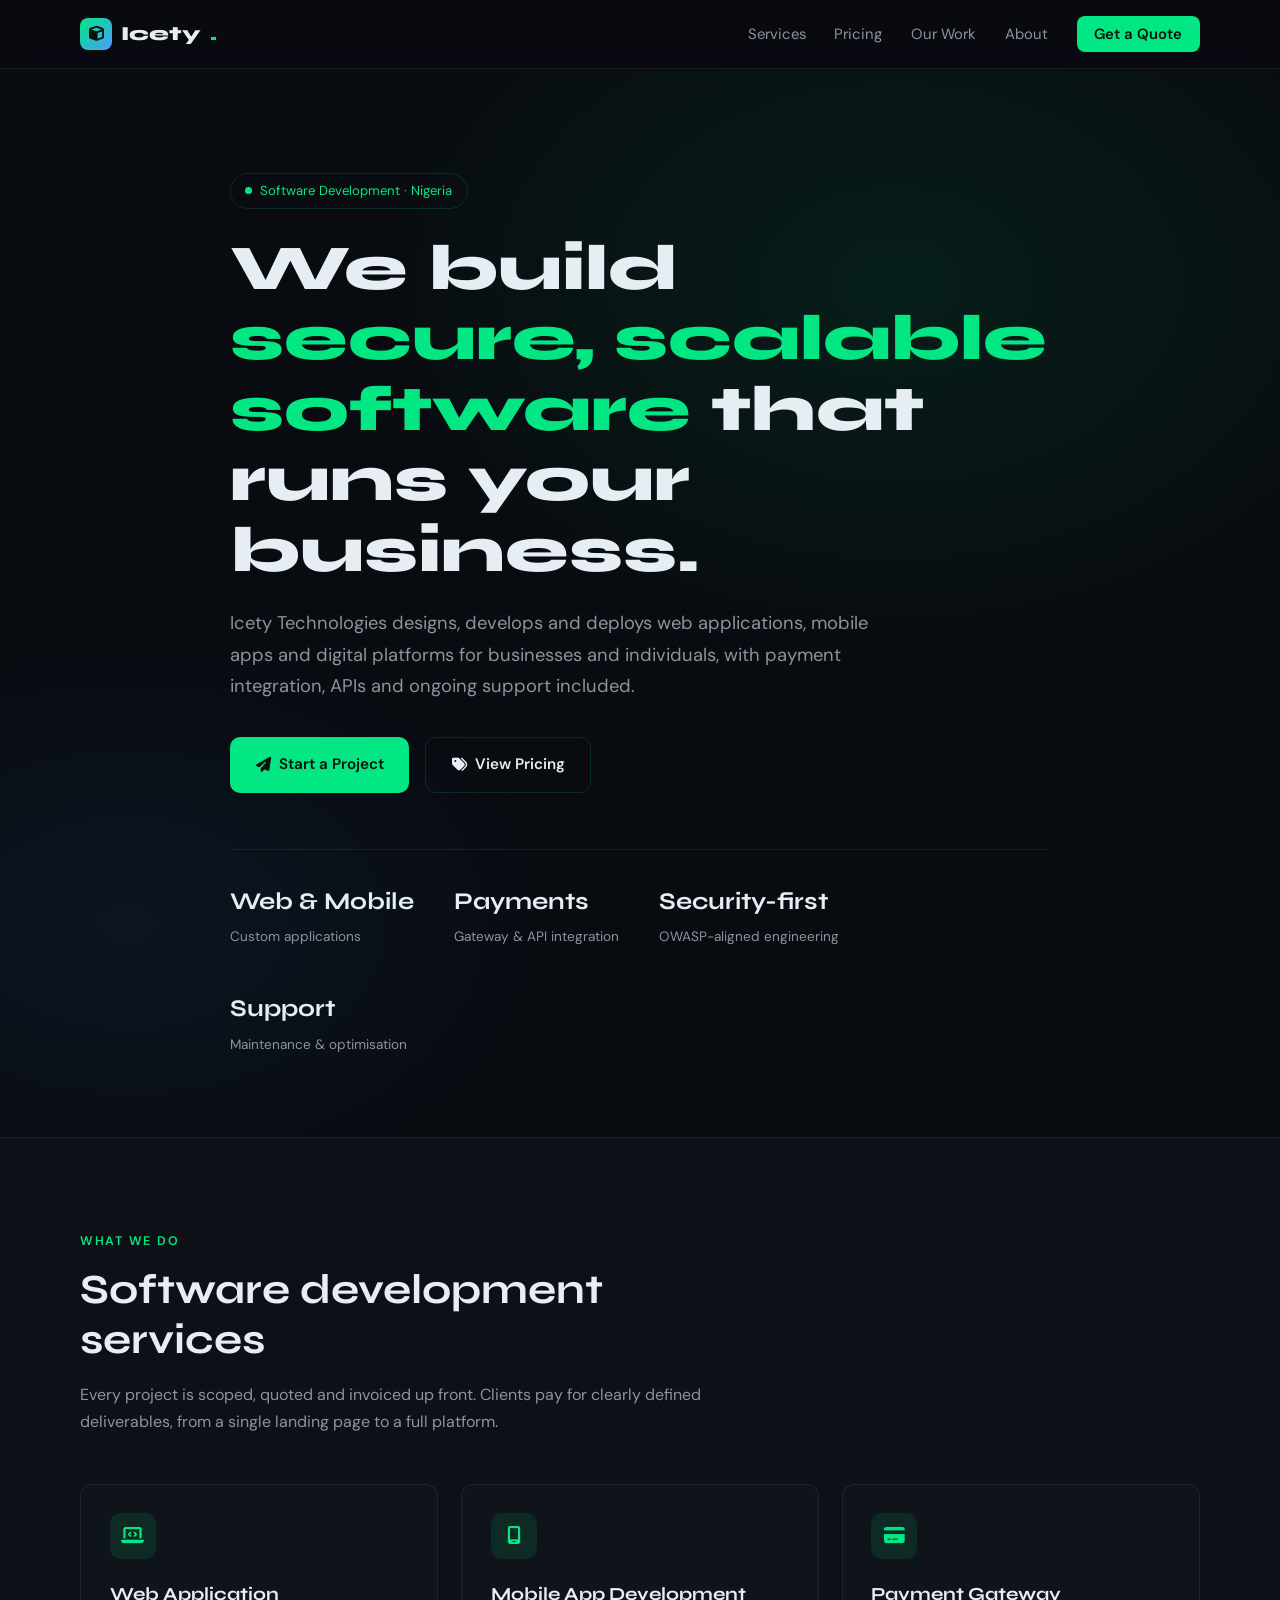
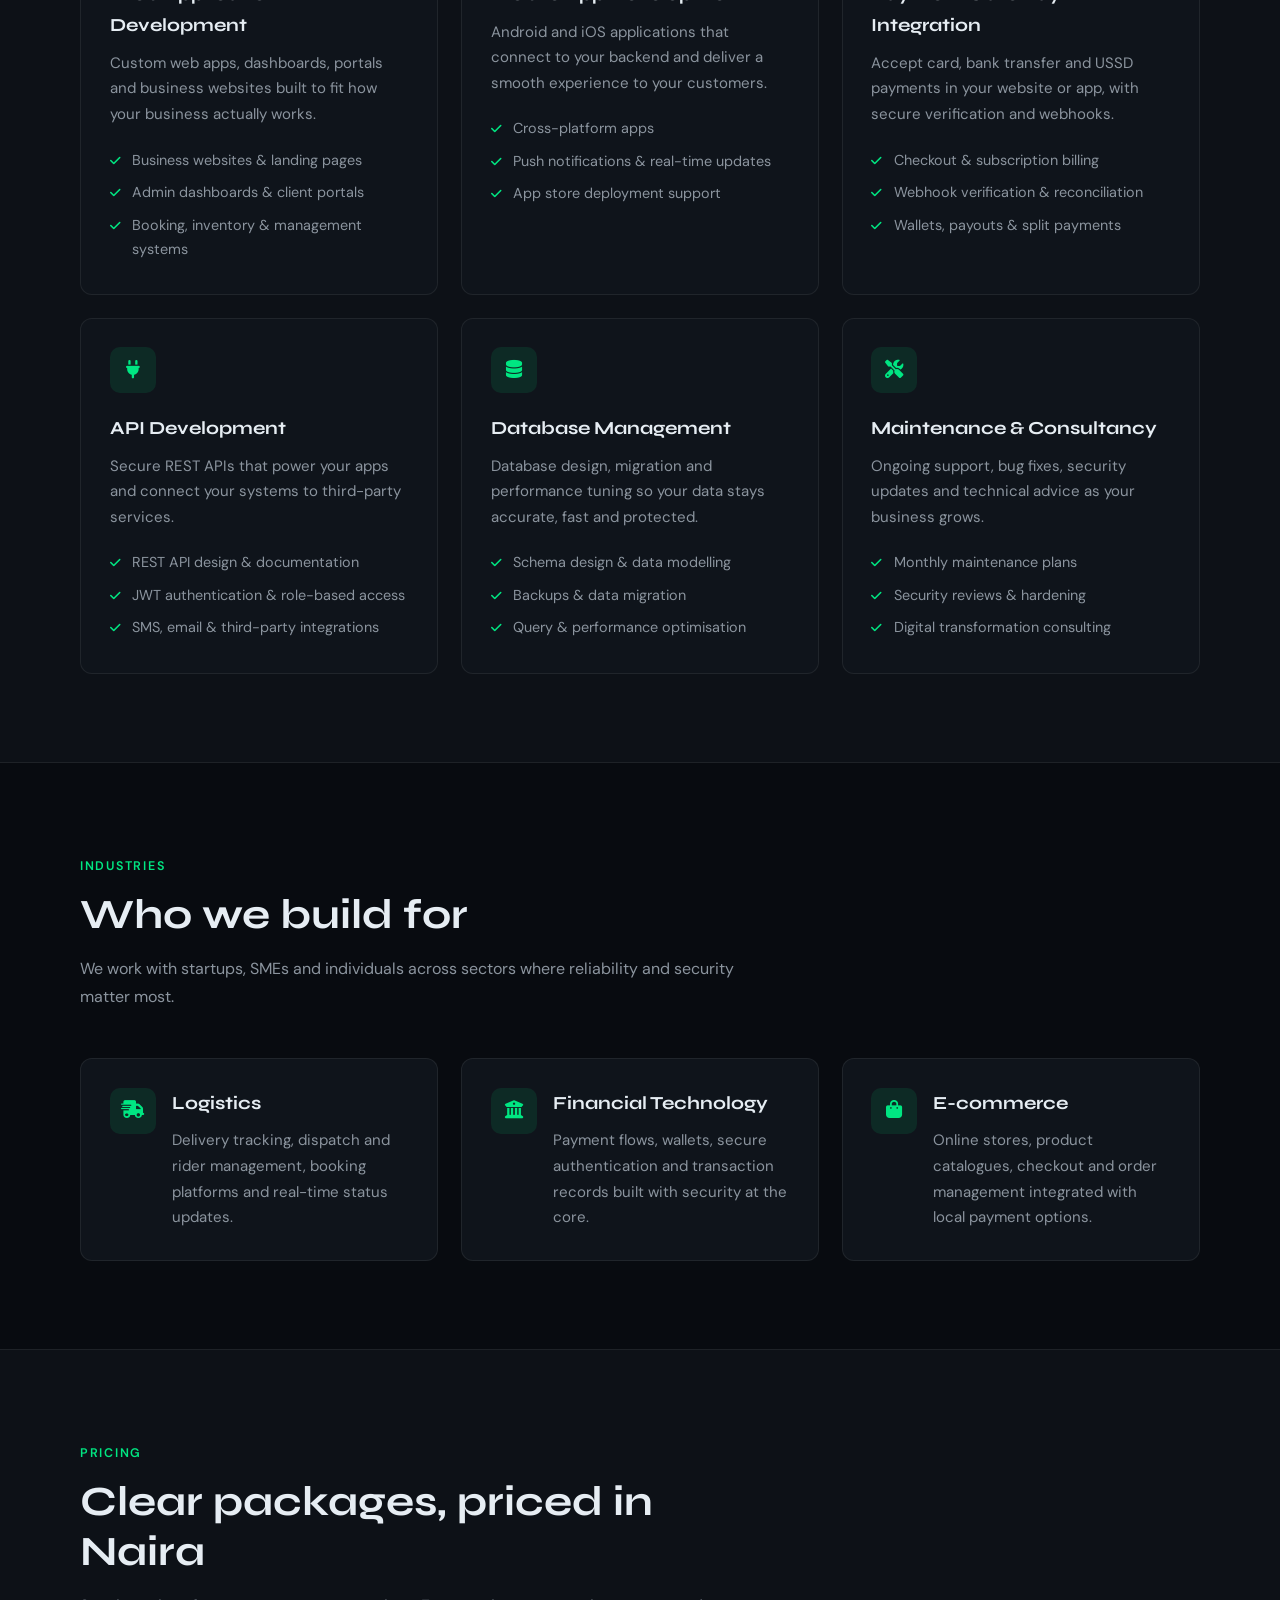
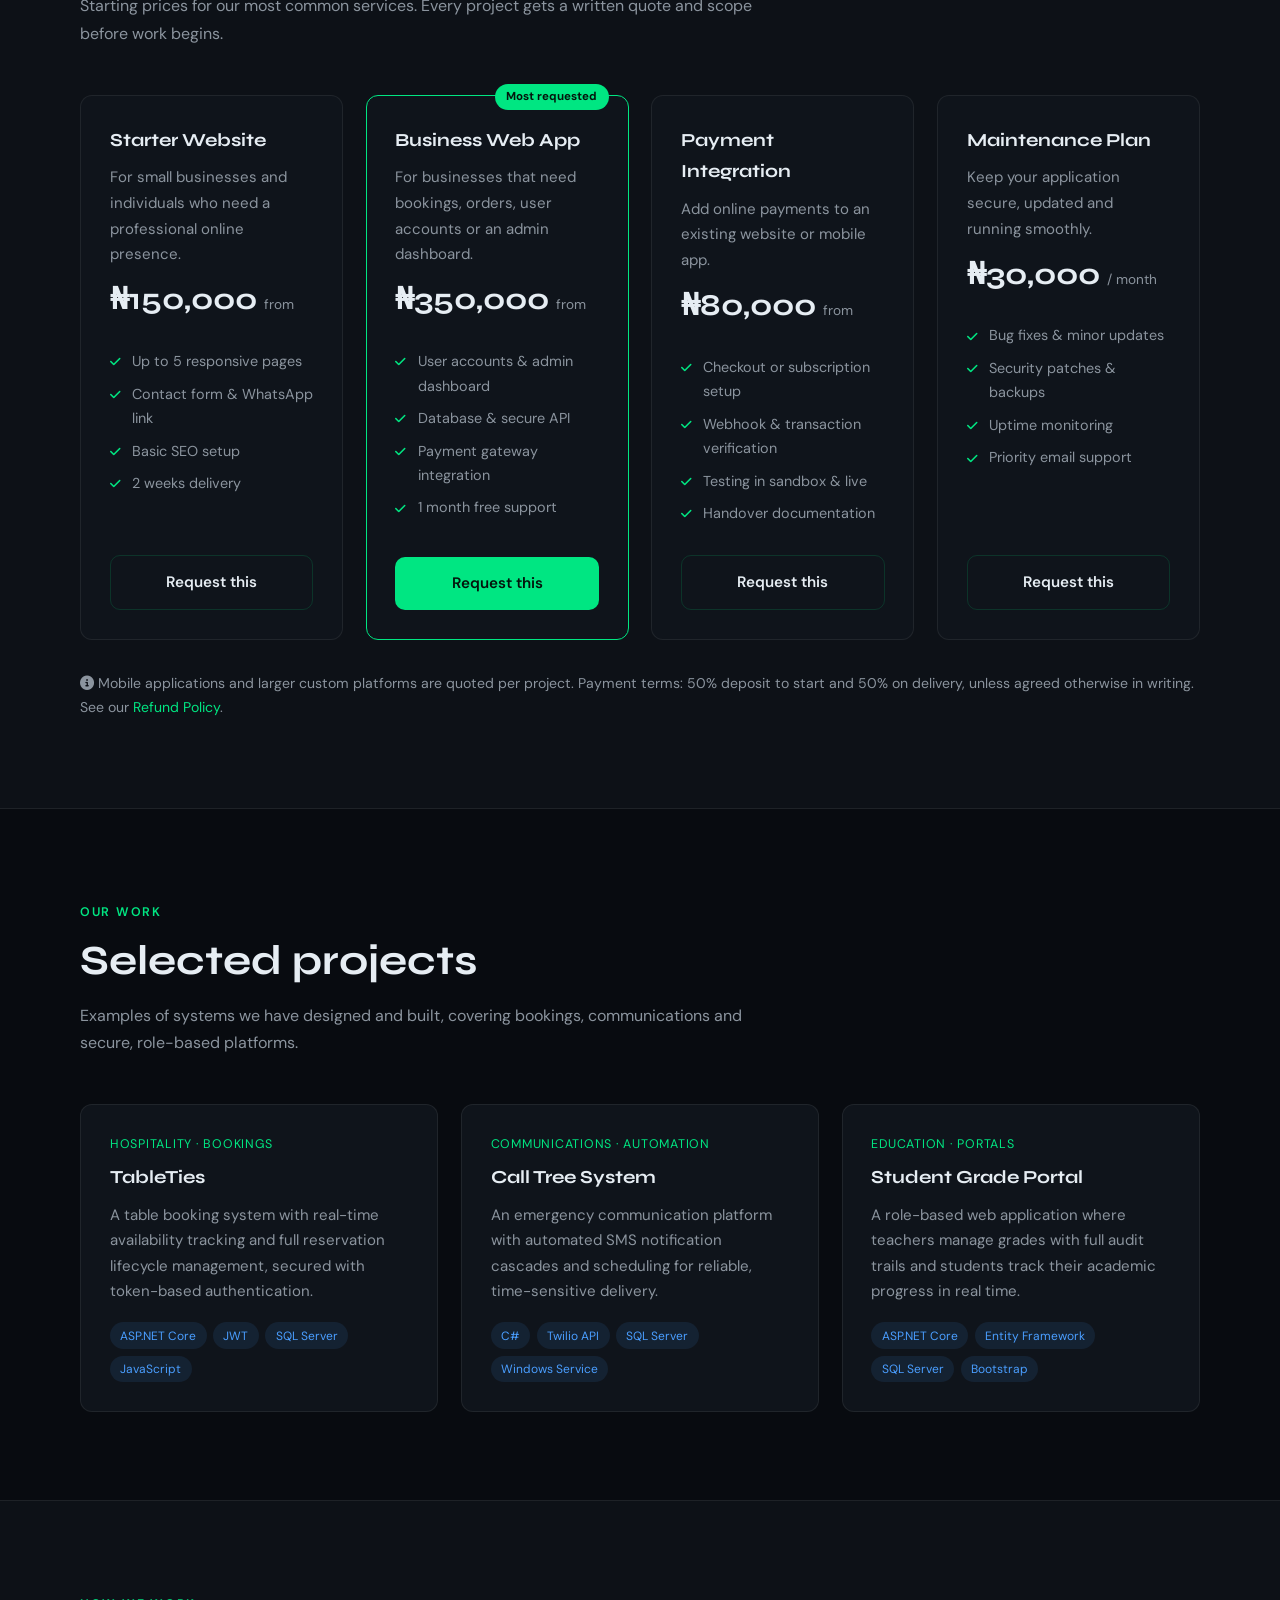
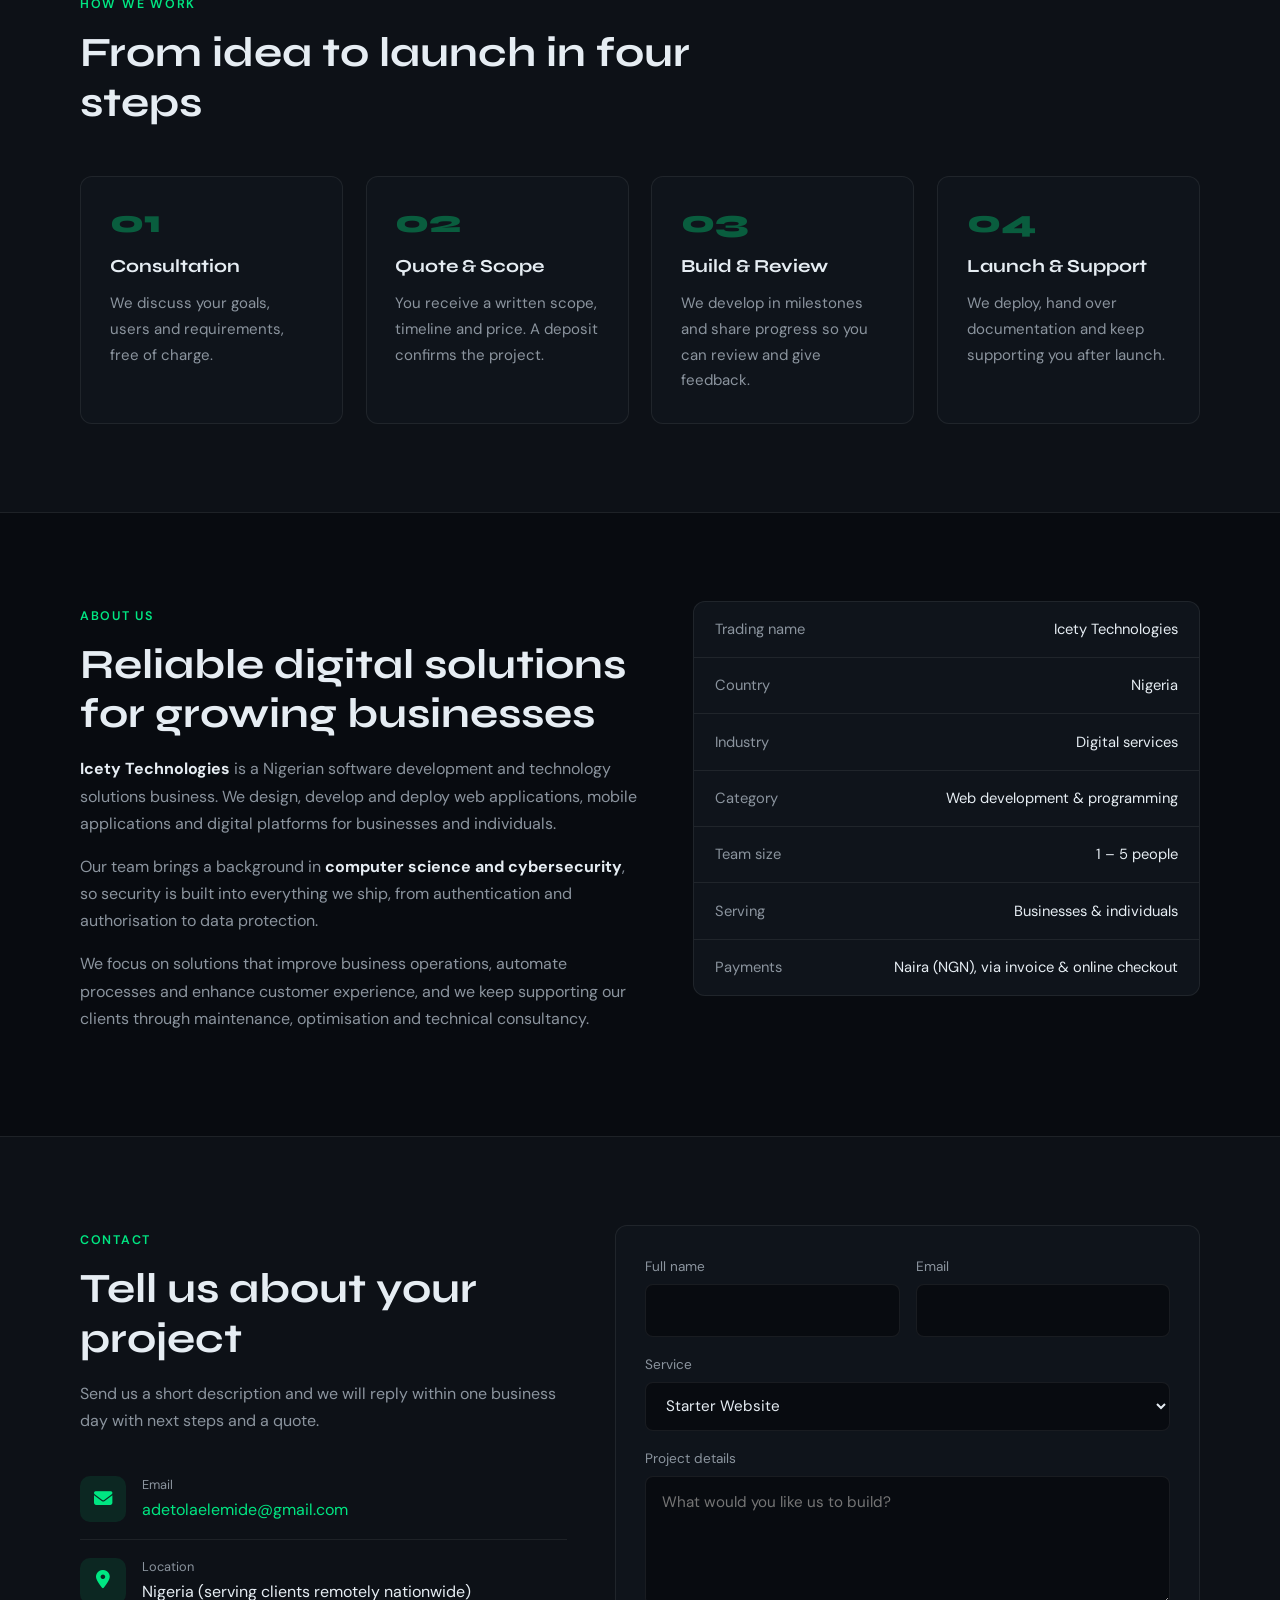
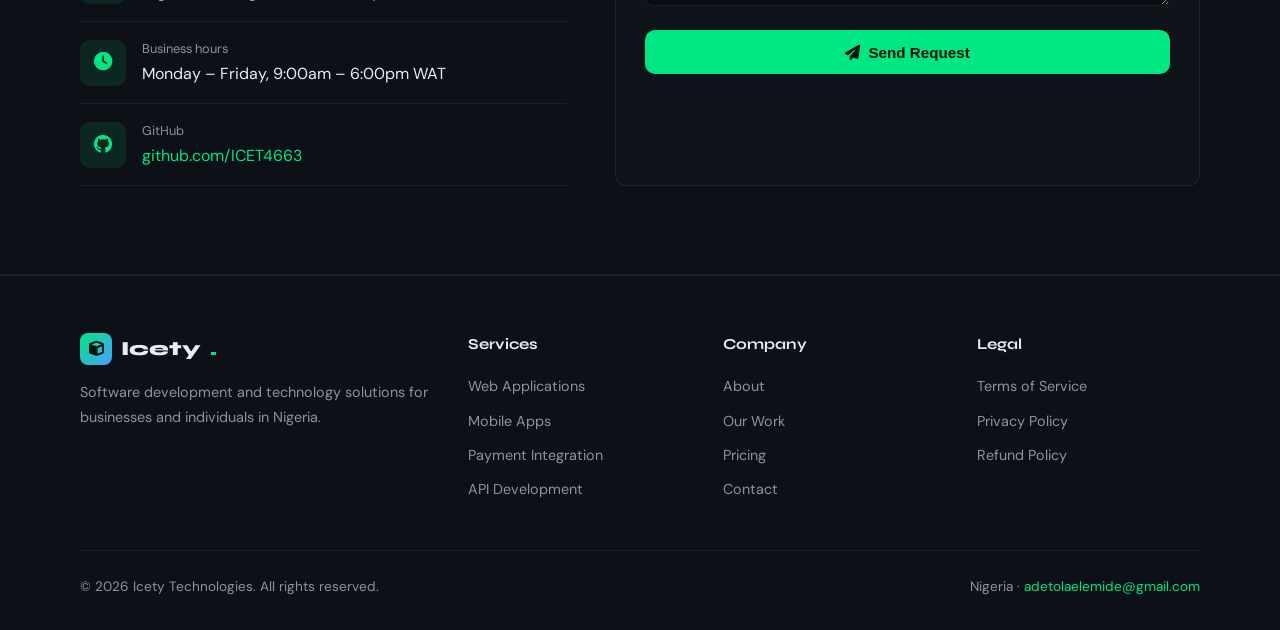
==== index.html @ 491068be "Add Icety Technologies business website Static site with services, Naira pricing, portfolio, process" ====
<!DOCTYPE html>
<html lang="en">
<head>
  <meta charset="UTF-8" />
  <meta name="viewport" content="width=device-width, initial-scale=1.0" />
  <title>Icety Technologies | Software Development Company in Nigeria</title>
  <meta name="description" content="Icety Technologies is a Nigerian software development company building web applications, mobile apps, APIs and payment integrations for businesses in logistics, fintech and e-commerce." />
  <link rel="icon" href="/favicon.svg" type="image/svg+xml" />
  <link rel="canonical" href="https://icetytechnologies.netlify.app/" />
  <meta property="og:type" content="website" />
  <meta property="og:site_name" content="Icety Technologies" />
  <meta property="og:title" content="Icety Technologies | Software Development Company in Nigeria" />
  <meta property="og:description" content="Icety Technologies is a Nigerian software development company building web applications, mobile apps, APIs and payment integrations for businesses in logistics, fintech and e-commerce." />
  <meta property="og:url" content="https://icetytechnologies.netlify.app/" />
  <meta name="theme-color" content="#080b10" />
  <link rel="preconnect" href="https://fonts.googleapis.com" />
  <link rel="preconnect" href="https://fonts.gstatic.com" crossorigin />
  <link href="https://fonts.googleapis.com/css2?family=Syne:wght@600;700;800&family=DM+Sans:wght@400;500;600&display=swap" rel="stylesheet" />
  <link rel="stylesheet" href="https://cdnjs.cloudflare.com/ajax/libs/font-awesome/6.5.0/css/all.min.css" />
  <link rel="stylesheet" href="style.css" />
</head>
<body>

<nav class="nav">
  <div class="container nav-inner">
    <a href="#home" class="logo"><span class="logo-mark"><i class="fas fa-cube"></i></span>Icety<span class="dot">.</span></a>
    <button class="menu-btn" id="menu-btn" aria-label="Open menu"><i class="fas fa-bars"></i></button>
    <ul class="nav-links" id="nav-links">
      <li><a href="#services">Services</a></li>
      <li><a href="#pricing">Pricing</a></li>
      <li><a href="#work">Our Work</a></li>
      <li><a href="#about">About</a></li>
      <li><a href="#contact" class="nav-cta">Get a Quote</a></li>
    </ul>
  </div>
</nav>

<!-- HERO -->
<header id="home" class="hero">
  <div class="container hero-inner">
    <span class="badge"><span class="badge-dot"></span>Software Development &middot; Nigeria</span>
    <h1>We build <span class="accent">secure, scalable software</span> that runs your business.</h1>
    <p class="lead">Icety Technologies designs, develops and deploys web applications, mobile apps and digital platforms for businesses and individuals, with payment integration, APIs and ongoing support included.</p>
    <div class="hero-actions">
      <a href="#contact" class="btn btn-primary"><i class="fas fa-paper-plane"></i> Start a Project</a>
      <a href="#pricing" class="btn btn-ghost"><i class="fas fa-tags"></i> View Pricing</a>
    </div>
    <div class="hero-facts">
      <div><strong>Web &amp; Mobile</strong><span>Custom applications</span></div>
      <div><strong>Payments</strong><span>Gateway &amp; API integration</span></div>
      <div><strong>Security-first</strong><span>OWASP-aligned engineering</span></div>
      <div><strong>Support</strong><span>Maintenance &amp; optimisation</span></div>
    </div>
  </div>
</header>

<!-- SERVICES -->
<section id="services" class="alt">
  <div class="container">
    <div class="section-head">
      <span class="label">What we do</span>
      <h2>Software development services</h2>
      <p>Every project is scoped, quoted and invoiced up front. Clients pay for clearly defined deliverables, from a single landing page to a full platform.</p>
    </div>
    <div class="grid grid-3">
      <div class="card">
        <div class="icon"><i class="fas fa-laptop-code"></i></div>
        <h3>Web Application Development</h3>
        <p>Custom web apps, dashboards, portals and business websites built to fit how your business actually works.</p>
        <ul><li>Business websites &amp; landing pages</li><li>Admin dashboards &amp; client portals</li><li>Booking, inventory &amp; management systems</li></ul>
      </div>
      <div class="card">
        <div class="icon"><i class="fas fa-mobile-screen"></i></div>
        <h3>Mobile App Development</h3>
        <p>Android and iOS applications that connect to your backend and deliver a smooth experience to your customers.</p>
        <ul><li>Cross-platform apps</li><li>Push notifications &amp; real-time updates</li><li>App store deployment support</li></ul>
      </div>
      <div class="card">
        <div class="icon"><i class="fas fa-credit-card"></i></div>
        <h3>Payment Gateway Integration</h3>
        <p>Accept card, bank transfer and USSD payments in your website or app, with secure verification and webhooks.</p>
        <ul><li>Checkout &amp; subscription billing</li><li>Webhook verification &amp; reconciliation</li><li>Wallets, payouts &amp; split payments</li></ul>
      </div>
      <div class="card">
        <div class="icon"><i class="fas fa-plug"></i></div>
        <h3>API Development</h3>
        <p>Secure REST APIs that power your apps and connect your systems to third-party services.</p>
        <ul><li>REST API design &amp; documentation</li><li>JWT authentication &amp; role-based access</li><li>SMS, email &amp; third-party integrations</li></ul>
      </div>
      <div class="card">
        <div class="icon"><i class="fas fa-database"></i></div>
        <h3>Database Management</h3>
        <p>Database design, migration and performance tuning so your data stays accurate, fast and protected.</p>
        <ul><li>Schema design &amp; data modelling</li><li>Backups &amp; data migration</li><li>Query &amp; performance optimisation</li></ul>
      </div>
      <div class="card">
        <div class="icon"><i class="fas fa-screwdriver-wrench"></i></div>
        <h3>Maintenance &amp; Consultancy</h3>
        <p>Ongoing support, bug fixes, security updates and technical advice as your business grows.</p>
        <ul><li>Monthly maintenance plans</li><li>Security reviews &amp; hardening</li><li>Digital transformation consulting</li></ul>
      </div>
    </div>
  </div>
</section>

<!-- INDUSTRIES -->
<section id="industries">
  <div class="container">
    <div class="section-head">
      <span class="label">Industries</span>
      <h2>Who we build for</h2>
      <p>We work with startups, SMEs and individuals across sectors where reliability and security matter most.</p>
    </div>
    <div class="grid grid-3">
      <div class="card industry">
        <div class="icon"><i class="fas fa-truck-fast"></i></div>
        <div><h3>Logistics</h3><p>Delivery tracking, dispatch and rider management, booking platforms and real-time status updates.</p></div>
      </div>
      <div class="card industry">
        <div class="icon"><i class="fas fa-building-columns"></i></div>
        <div><h3>Financial Technology</h3><p>Payment flows, wallets, secure authentication and transaction records built with security at the core.</p></div>
      </div>
      <div class="card industry">
        <div class="icon"><i class="fas fa-bag-shopping"></i></div>
        <div><h3>E-commerce</h3><p>Online stores, product catalogues, checkout and order management integrated with local payment options.</p></div>
      </div>
    </div>
  </div>
</section>

<!-- PRICING -->
<section id="pricing" class="alt">
  <div class="container">
    <div class="section-head">
      <span class="label">Pricing</span>
      <h2>Clear packages, priced in Naira</h2>
      <p>Starting prices for our most common services. Every project gets a written quote and scope before work begins.</p>
    </div>
    <div class="grid grid-4">
      <div class="card price-card">
        <h3>Starter Website</h3>
        <p>For small businesses and individuals who need a professional online presence.</p>
        <div class="price">&#8358;150,000 <small>from</small></div>
        <ul><li>Up to 5 responsive pages</li><li>Contact form &amp; WhatsApp link</li><li>Basic SEO setup</li><li>2 weeks delivery</li></ul>
        <a href="#contact" class="btn btn-ghost" data-service="Starter Website">Request this</a>
      </div>
      <div class="card price-card featured">
        <h3>Business Web App</h3>
        <p>For businesses that need bookings, orders, user accounts or an admin dashboard.</p>
        <div class="price">&#8358;350,000 <small>from</small></div>
        <ul><li>User accounts &amp; admin dashboard</li><li>Database &amp; secure API</li><li>Payment gateway integration</li><li>1 month free support</li></ul>
        <a href="#contact" class="btn btn-primary" data-service="Business Web App">Request this</a>
      </div>
      <div class="card price-card">
        <h3>Payment Integration</h3>
        <p>Add online payments to an existing website or mobile app.</p>
        <div class="price">&#8358;80,000 <small>from</small></div>
        <ul><li>Checkout or subscription setup</li><li>Webhook &amp; transaction verification</li><li>Testing in sandbox &amp; live</li><li>Handover documentation</li></ul>
        <a href="#contact" class="btn btn-ghost" data-service="Payment Integration">Request this</a>
      </div>
      <div class="card price-card">
        <h3>Maintenance Plan</h3>
        <p>Keep your application secure, updated and running smoothly.</p>
        <div class="price">&#8358;30,000 <small>/ month</small></div>
        <ul><li>Bug fixes &amp; minor updates</li><li>Security patches &amp; backups</li><li>Uptime monitoring</li><li>Priority email support</li></ul>
        <a href="#contact" class="btn btn-ghost" data-service="Maintenance Plan">Request this</a>
      </div>
    </div>
    <p class="note"><i class="fas fa-circle-info"></i> Mobile applications and larger custom platforms are quoted per project. Payment terms: 50% deposit to start and 50% on delivery, unless agreed otherwise in writing. See our <a href="refund.html">Refund Policy</a>.</p>
  </div>
</section>

<!-- WORK -->
<section id="work">
  <div class="container">
    <div class="section-head">
      <span class="label">Our work</span>
      <h2>Selected projects</h2>
      <p>Examples of systems we have designed and built, covering bookings, communications and secure, role-based platforms.</p>
    </div>
    <div class="grid grid-3">
      <div class="card">
        <span class="project-tag">Hospitality &middot; Bookings</span>
        <h3>TableTies</h3>
        <p>A table booking system with real-time availability tracking and full reservation lifecycle management, secured with token-based authentication.</p>
        <div class="tech"><span>ASP.NET Core</span><span>JWT</span><span>SQL Server</span><span>JavaScript</span></div>
      </div>
      <div class="card">
        <span class="project-tag">Communications &middot; Automation</span>
        <h3>Call Tree System</h3>
        <p>An emergency communication platform with automated SMS notification cascades and scheduling for reliable, time-sensitive delivery.</p>
        <div class="tech"><span>C#</span><span>Twilio API</span><span>SQL Server</span><span>Windows Service</span></div>
      </div>
      <div class="card">
        <span class="project-tag">Education &middot; Portals</span>
        <h3>Student Grade Portal</h3>
        <p>A role-based web application where teachers manage grades with full audit trails and students track their academic progress in real time.</p>
        <div class="tech"><span>ASP.NET Core</span><span>Entity Framework</span><span>SQL Server</span><span>Bootstrap</span></div>
      </div>
    </div>
  </div>
</section>

<!-- PROCESS -->
<section id="process" class="alt">
  <div class="container">
    <div class="section-head">
      <span class="label">How we work</span>
      <h2>From idea to launch in four steps</h2>
    </div>
    <div class="grid grid-4">
      <div class="card"><div class="step-num">01</div><h3>Consultation</h3><p>We discuss your goals, users and requirements, free of charge.</p></div>
      <div class="card"><div class="step-num">02</div><h3>Quote &amp; Scope</h3><p>You receive a written scope, timeline and price. A deposit confirms the project.</p></div>
      <div class="card"><div class="step-num">03</div><h3>Build &amp; Review</h3><p>We develop in milestones and share progress so you can review and give feedback.</p></div>
      <div class="card"><div class="step-num">04</div><h3>Launch &amp; Support</h3><p>We deploy, hand over documentation and keep supporting you after launch.</p></div>
    </div>
  </div>
</section>

<!-- ABOUT -->
<section id="about">
  <div class="container about-grid">
    <div>
      <span class="label">About us</span>
      <h2>Reliable digital solutions for growing businesses</h2>
      <p><strong>Icety Technologies</strong> is a Nigerian software development and technology solutions business. We design, develop and deploy web applications, mobile applications and digital platforms for businesses and individuals.</p>
      <p>Our team brings a background in <strong>computer science and cybersecurity</strong>, so security is built into everything we ship, from authentication and authorisation to data protection.</p>
      <p>We focus on solutions that improve business operations, automate processes and enhance customer experience, and we keep supporting our clients through maintenance, optimisation and technical consultancy.</p>
    </div>
    <ul class="facts">
      <li><span>Trading name</span><span>Icety Technologies</span></li>
      <li><span>Country</span><span>Nigeria</span></li>
      <li><span>Industry</span><span>Digital services</span></li>
      <li><span>Category</span><span>Web development &amp; programming</span></li>
      <li><span>Team size</span><span>1 &ndash; 5 people</span></li>
      <li><span>Serving</span><span>Businesses &amp; individuals</span></li>
      <li><span>Payments</span><span>Naira (NGN), via invoice &amp; online checkout</span></li>
    </ul>
  </div>
</section>

<!-- CONTACT -->
<section id="contact" class="alt">
  <div class="container contact-grid">
    <div>
      <span class="label">Contact</span>
      <h2>Tell us about your project</h2>
      <p style="color:var(--muted); margin-bottom:1.5rem;">Send us a short description and we will reply within one business day with next steps and a quote.</p>
      <div class="contact-item">
        <div class="icon"><i class="fas fa-envelope"></i></div>
        <div><small>Email</small><a href="mailto:adetolaelemide@gmail.com">adetolaelemide@gmail.com</a></div>
      </div>
      <div class="contact-item">
        <div class="icon"><i class="fas fa-location-dot"></i></div>
        <div><small>Location</small>Nigeria (serving clients remotely nationwide)</div>
      </div>
      <div class="contact-item">
        <div class="icon"><i class="fas fa-clock"></i></div>
        <div><small>Business hours</small>Monday &ndash; Friday, 9:00am &ndash; 6:00pm WAT</div>
      </div>
      <div class="contact-item">
        <div class="icon"><i class="fab fa-github"></i></div>
        <div><small>GitHub</small><a href="https://github.com/ICET4663" target="_blank" rel="noopener">github.com/ICET4663</a></div>
      </div>
    </div>
    <form class="card" id="quote-form">
      <div class="row">
        <div class="field"><label for="f-name">Full name</label><input id="f-name" required /></div>
        <div class="field"><label for="f-email">Email</label><input id="f-email" type="email" required /></div>
      </div>
      <div class="field">
        <label for="f-service">Service</label>
        <select id="f-service">
          <option>Starter Website</option>
          <option>Business Web App</option>
          <option>Mobile App</option>
          <option>Payment Integration</option>
          <option>API Development</option>
          <option>Maintenance Plan</option>
          <option>Technical Consultancy</option>
        </select>
      </div>
      <div class="field"><label for="f-msg">Project details</label><textarea id="f-msg" required placeholder="What would you like us to build?"></textarea></div>
      <button type="submit" class="btn btn-primary"><i class="fas fa-paper-plane"></i> Send Request</button>
    </form>
  </div>
</section>

<footer>
  <div class="container">
    <div class="footer-grid">
      <div>
        <a href="#home" class="logo" style="margin-bottom:.9rem;"><span class="logo-mark"><i class="fas fa-cube"></i></span>Icety<span class="dot">.</span></a>
        <p>Software development and technology solutions for businesses and individuals in Nigeria.</p>
      </div>
      <div>
        <h4>Services</h4>
        <ul><li><a href="#services">Web Applications</a></li><li><a href="#services">Mobile Apps</a></li><li><a href="#services">Payment Integration</a></li><li><a href="#services">API Development</a></li></ul>
      </div>
      <div>
        <h4>Company</h4>
        <ul><li><a href="#about">About</a></li><li><a href="#work">Our Work</a></li><li><a href="#pricing">Pricing</a></li><li><a href="#contact">Contact</a></li></ul>
      </div>
      <div>
        <h4>Legal</h4>
        <ul><li><a href="terms.html">Terms of Service</a></li><li><a href="privacy.html">Privacy Policy</a></li><li><a href="refund.html">Refund Policy</a></li></ul>
      </div>
    </div>
    <div class="footer-bottom">
      <span>&copy; <span id="year"></span> Icety Technologies. All rights reserved.</span>
      <span>Nigeria &middot; <a href="mailto:adetolaelemide@gmail.com">adetolaelemide@gmail.com</a></span>
    </div>
  </div>
</footer>

<script>
  document.getElementById('year').textContent = new Date().getFullYear();

  const links = document.getElementById('nav-links');
  document.getElementById('menu-btn').addEventListener('click', () => links.classList.toggle('open'));
  links.querySelectorAll('a').forEach(a => a.addEventListener('click', () => links.classList.remove('open')));

  // Pricing buttons preselect the service in the form
  document.querySelectorAll('[data-service]').forEach(btn => {
    btn.addEventListener('click', () => { document.getElementById('f-service').value = btn.dataset.service; });
  });

  // Opens the visitor's email app with the request filled in
  document.getElementById('quote-form').addEventListener('submit', e => {
    e.preventDefault();
    const name = document.getElementById('f-name').value.trim();
    const email = document.getElementById('f-email').value.trim();
    const service = document.getElementById('f-service').value;
    const msg = document.getElementById('f-msg').value.trim();
    const body = `Name: ${name}\nEmail: ${email}\nService: ${service}\n\n${msg}`;
    location.href = 'mailto:adetolaelemide@gmail.com?subject=' + encodeURIComponent('Project request: ' + service) + '&body=' + encodeURIComponent(body);
  });
</script>
</body>
</html>
---- style.css ----
*, *::before, *::after { margin: 0; padding: 0; box-sizing: border-box; }

:root {
  --bg: #080b10;
  --surface: #0d1117;
  --card: #0f141b;
  --border: rgba(0, 230, 130, 0.15);
  --border-soft: rgba(255, 255, 255, 0.07);
  --green: #00e682;
  --green-dim: #00b865;
  --blue: #4a9eff;
  --text: #e6edf3;
  --muted: #8b949e;
  --font-head: 'Syne', sans-serif;
  --font-body: 'DM Sans', sans-serif;
  --r: 12px;
}

html { scroll-behavior: smooth; }
body { font-family: var(--font-body); background: var(--bg); color: var(--text); line-height: 1.7; overflow-x: hidden; }
a { color: var(--green); text-decoration: none; }
a:hover { text-decoration: underline; }
img { max-width: 100%; }
.container { width: min(1120px, 92%); margin: 0 auto; }

/* Nav */
.nav { position: sticky; top: 0; z-index: 50; background: rgba(8, 11, 16, 0.88); backdrop-filter: blur(12px); border-bottom: 1px solid var(--border-soft); }
.nav-inner { display: flex; align-items: center; justify-content: space-between; height: 68px; }
.logo { font-family: var(--font-head); font-weight: 800; font-size: 1.25rem; color: var(--text); display: flex; align-items: center; gap: .55rem; }
.logo:hover { text-decoration: none; }
.logo-mark { width: 32px; height: 32px; border-radius: 8px; background: linear-gradient(135deg, var(--green), var(--blue)); display: grid; place-items: center; color: #04140c; font-size: .95rem; }
.logo span.dot { color: var(--green); }
.nav-links { display: flex; gap: 1.8rem; list-style: none; align-items: center; }
.nav-links a { color: var(--muted); font-size: .93rem; }
.nav-links a:hover { color: var(--text); text-decoration: none; }
.nav-cta { padding: .5rem 1.1rem; border-radius: 8px; background: var(--green); color: #04140c !important; font-weight: 600; }
.menu-btn { display: none; background: none; border: 0; color: var(--text); font-size: 1.4rem; cursor: pointer; }

/* Buttons */
.btn { display: inline-flex; align-items: center; gap: .5rem; padding: .85rem 1.6rem; border-radius: 10px; font-weight: 600; font-size: .95rem; transition: transform .2s, background .2s; }
.btn:hover { text-decoration: none; transform: translateY(-2px); }
.btn-primary { background: var(--green); color: #04140c; }
.btn-primary:hover { background: var(--green-dim); }
.btn-ghost { border: 1px solid var(--border); color: var(--text); }
.btn-ghost:hover { border-color: var(--green); }

/* Hero */
.hero { padding: 6.5rem 0 5rem; position: relative; }
.hero::before { content: ""; position: absolute; inset: 0; background: radial-gradient(ellipse 60% 50% at 70% 20%, rgba(0, 230, 130, .09), transparent 70%), radial-gradient(ellipse 50% 40% at 10% 80%, rgba(74, 158, 255, .07), transparent 70%); pointer-events: none; }
.hero-inner { position: relative; max-width: 820px; }
.badge { display: inline-flex; align-items: center; gap: .5rem; padding: .35rem .9rem; border: 1px solid var(--border); border-radius: 100px; font-size: .82rem; color: var(--green); margin-bottom: 1.6rem; }
.badge-dot { width: 7px; height: 7px; border-radius: 50%; background: var(--green); }
h1 { font-family: var(--font-head); font-size: clamp(2.3rem, 5.5vw, 4rem); line-height: 1.1; font-weight: 800; margin-bottom: 1.4rem; }
h1 .accent { color: var(--green); }
.hero p.lead { font-size: 1.15rem; color: var(--muted); max-width: 660px; margin-bottom: 2.2rem; }
.hero-actions { display: flex; gap: 1rem; flex-wrap: wrap; }
.hero-facts { display: flex; flex-wrap: wrap; gap: 2.5rem; margin-top: 3.5rem; padding-top: 2rem; border-top: 1px solid var(--border-soft); }
.hero-facts div strong { display: block; font-family: var(--font-head); font-size: 1.5rem; color: var(--text); }
.hero-facts div span { font-size: .85rem; color: var(--muted); }

/* Sections */
section { padding: 5.5rem 0; }
section.alt { background: var(--surface); border-top: 1px solid var(--border-soft); border-bottom: 1px solid var(--border-soft); }
.label { display: inline-block; font-size: .78rem; letter-spacing: .14em; text-transform: uppercase; color: var(--green); margin-bottom: .8rem; font-weight: 600; }
h2 { font-family: var(--font-head); font-size: clamp(1.8rem, 3.5vw, 2.6rem); line-height: 1.2; margin-bottom: 1rem; }
.section-head { max-width: 680px; margin-bottom: 3rem; }
.section-head p { color: var(--muted); }

.grid { display: grid; gap: 1.4rem; }
.grid-3 { grid-template-columns: repeat(auto-fit, minmax(290px, 1fr)); }
.grid-4 { grid-template-columns: repeat(auto-fit, minmax(230px, 1fr)); }

.card { background: var(--card); border: 1px solid var(--border-soft); border-radius: var(--r); padding: 1.8rem; transition: border-color .25s, transform .25s; }
.card:hover { border-color: var(--border); transform: translateY(-3px); }
.card h3 { font-family: var(--font-head); font-size: 1.15rem; margin-bottom: .6rem; }
.card p { color: var(--muted); font-size: .94rem; }
.icon { width: 46px; height: 46px; border-radius: 10px; background: rgba(0, 230, 130, .1); color: var(--green); display: grid; place-items: center; font-size: 1.15rem; margin-bottom: 1.2rem; }
.card ul { list-style: none; margin-top: 1rem; }
.card ul li { font-size: .9rem; color: var(--muted); padding: .25rem 0 .25rem 1.4rem; position: relative; }
.card ul li::before { content: "\f00c"; font-family: "Font Awesome 6 Free"; font-weight: 900; position: absolute; left: 0; color: var(--green); font-size: .75rem; top: .45rem; }

/* Industries */
.industry { display: flex; gap: 1rem; align-items: flex-start; }
.industry .icon { flex-shrink: 0; margin-bottom: 0; }

/* Pricing */
.price-card { display: flex; flex-direction: column; }
.price-card.featured { border-color: var(--green); position: relative; }
.price-card.featured::after { content: "Most requested"; position: absolute; top: -12px; right: 1.2rem; background: var(--green); color: #04140c; font-size: .72rem; font-weight: 700; padding: .2rem .7rem; border-radius: 100px; }
.price { font-family: var(--font-head); font-size: 1.9rem; font-weight: 700; margin: .4rem 0 .2rem; color: var(--text); }
.price small { font-size: .85rem; color: var(--muted); font-family: var(--font-body); font-weight: 400; }
.price-card .btn { margin-top: auto; justify-content: center; }
.price-card ul { margin-bottom: 1.6rem; }
.note { margin-top: 2rem; font-size: .88rem; color: var(--muted); }

/* Projects */
.project-tag { font-size: .78rem; color: var(--green); letter-spacing: .06em; text-transform: uppercase; margin-bottom: .4rem; display: block; }
.tech { display: flex; flex-wrap: wrap; gap: .4rem; margin-top: 1.1rem; }
.tech span { font-size: .75rem; padding: .2rem .65rem; border-radius: 100px; background: rgba(74, 158, 255, .1); color: var(--blue); }

/* Process */
.step-num { font-family: var(--font-head); font-size: 2rem; font-weight: 800; color: rgba(0, 230, 130, .35); line-height: 1; margin-bottom: .8rem; }

/* About */
.about-grid { display: grid; grid-template-columns: 1.1fr 1fr; gap: 3.5rem; align-items: start; }
.about-grid p { color: var(--muted); margin-bottom: 1rem; }
.about-grid p strong { color: var(--text); }
.facts { list-style: none; border: 1px solid var(--border-soft); border-radius: var(--r); background: var(--card); }
.facts li { display: flex; justify-content: space-between; gap: 1rem; padding: .95rem 1.3rem; border-bottom: 1px solid var(--border-soft); font-size: .92rem; }
.facts li:last-child { border-bottom: 0; }
.facts li span:first-child { color: var(--muted); }
.facts li span:last-child { text-align: right; }

/* Contact */
.contact-grid { display: grid; grid-template-columns: 1fr 1.2fr; gap: 3rem; }
.contact-item { display: flex; gap: 1rem; align-items: center; padding: 1rem 0; border-bottom: 1px solid var(--border-soft); }
.contact-item .icon { margin: 0; }
.contact-item small { display: block; color: var(--muted); font-size: .8rem; }
form .row { display: grid; grid-template-columns: 1fr 1fr; gap: 1rem; }
form label { display: block; font-size: .85rem; color: var(--muted); margin-bottom: .35rem; }
form .field { margin-bottom: 1rem; }
input, select, textarea { width: 100%; padding: .8rem 1rem; border-radius: 8px; border: 1px solid var(--border-soft); background: var(--bg); color: var(--text); font: inherit; font-size: .95rem; }
input:focus, select:focus, textarea:focus { outline: none; border-color: var(--green); }
textarea { min-height: 130px; resize: vertical; }
form button { border: 0; cursor: pointer; width: 100%; justify-content: center; }

/* Footer */
footer { border-top: 1px solid var(--border-soft); padding: 3.5rem 0 2rem; background: var(--surface); }
.footer-grid { display: grid; grid-template-columns: 1.6fr 1fr 1fr 1fr; gap: 2rem; margin-bottom: 2.5rem; }
footer h4 { font-family: var(--font-head); font-size: .95rem; margin-bottom: .9rem; }
footer ul { list-style: none; }
footer ul li { margin-bottom: .45rem; }
footer ul a, footer p { color: var(--muted); font-size: .9rem; }
footer ul a:hover { color: var(--green); }
.footer-bottom { border-top: 1px solid var(--border-soft); padding-top: 1.5rem; display: flex; justify-content: space-between; flex-wrap: wrap; gap: 1rem; font-size: .85rem; color: var(--muted); }

/* Legal pages */
.legal { padding: 4rem 0 5rem; }
.legal .container { max-width: 820px; }
.legal h1 { font-size: clamp(2rem, 4vw, 2.8rem); }
.legal .updated { color: var(--muted); font-size: .9rem; margin-bottom: 2.5rem; }
.legal h2 { font-size: 1.3rem; margin: 2.2rem 0 .7rem; }
.legal p, .legal li { color: var(--muted); margin-bottom: .8rem; }
.legal ul { padding-left: 1.3rem; }
.legal strong { color: var(--text); }

@media (max-width: 860px) {
  .menu-btn { display: block; }
  .nav-links { display: none; position: absolute; top: 68px; left: 0; right: 0; flex-direction: column; gap: 0; background: var(--surface); border-bottom: 1px solid var(--border-soft); padding: .5rem 0 1rem; }
  .nav-links.open { display: flex; }
  .nav-links li { width: 100%; text-align: center; padding: .6rem 0; }
  .about-grid, .contact-grid { grid-template-columns: 1fr; }
  .footer-grid { grid-template-columns: 1fr 1fr; }
  form .row { grid-template-columns: 1fr; }
  section { padding: 4rem 0; }
  .hero { padding: 4.5rem 0 3.5rem; }
}
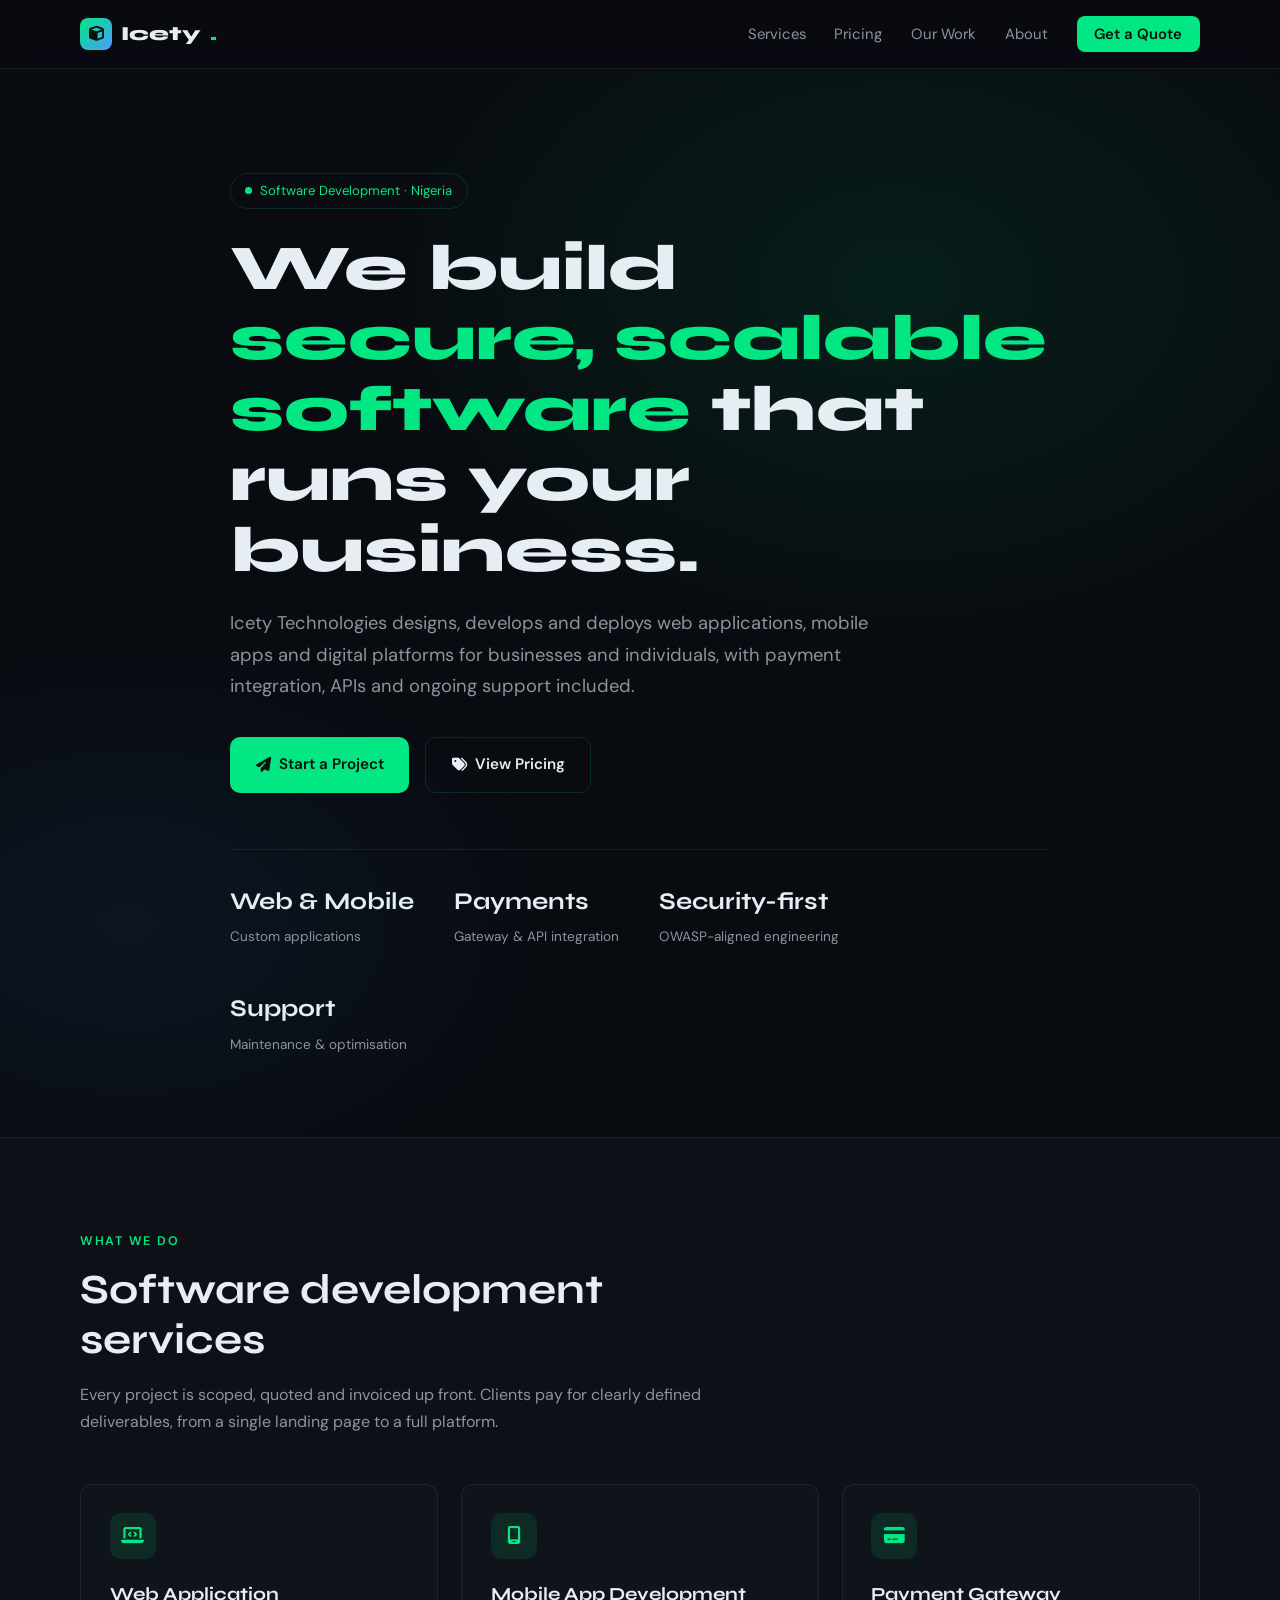
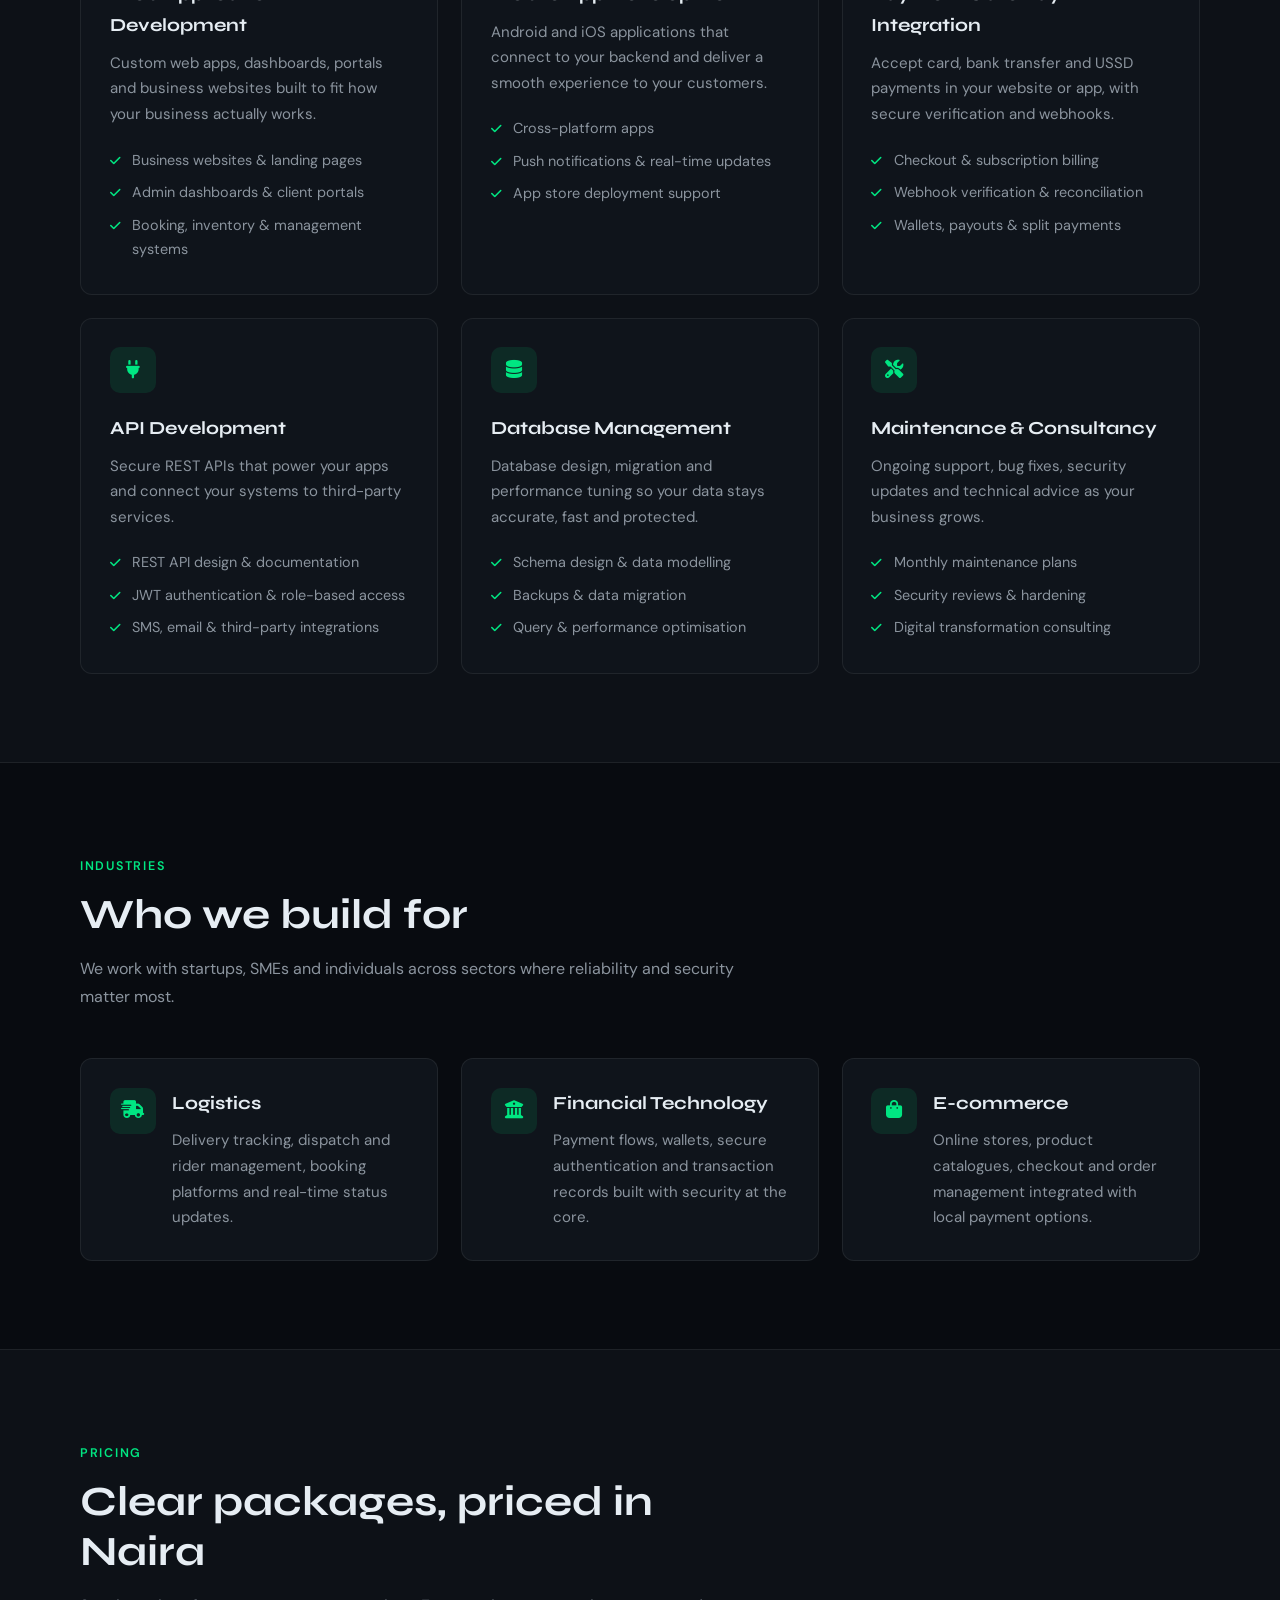
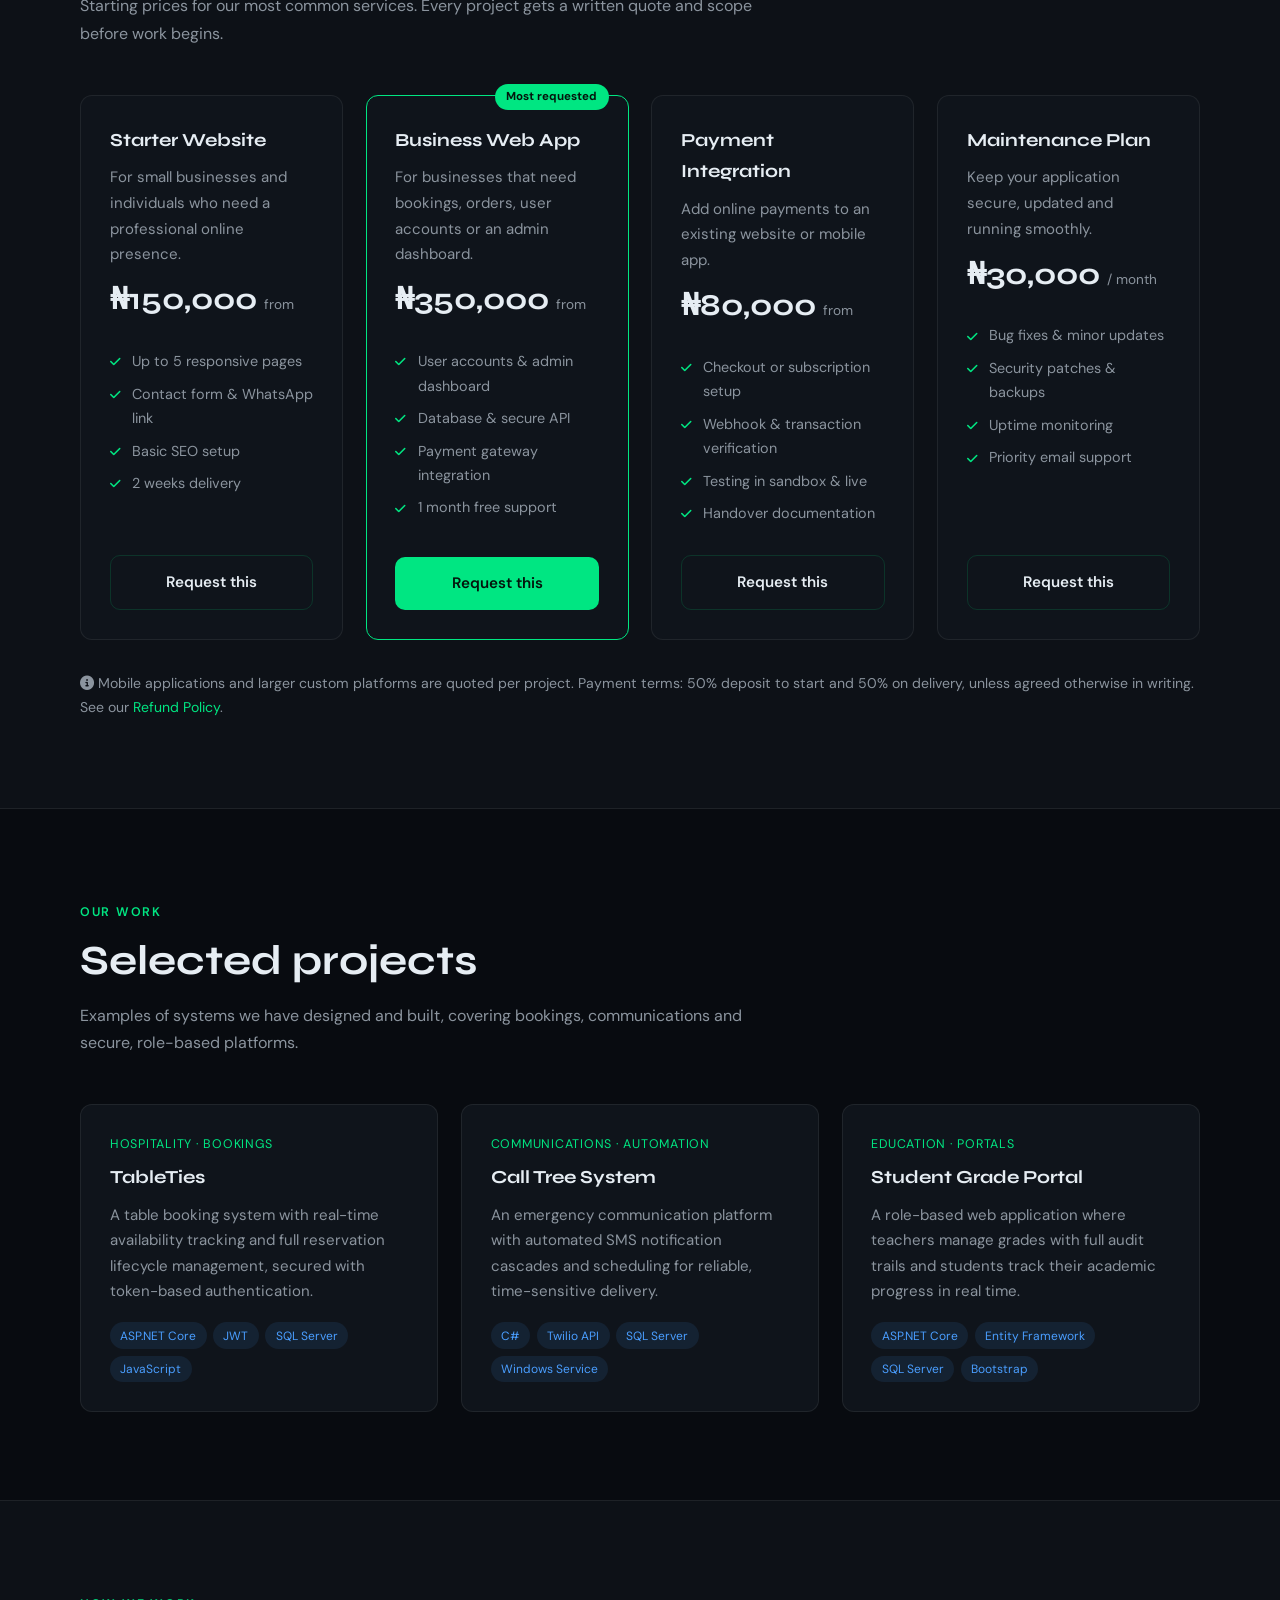
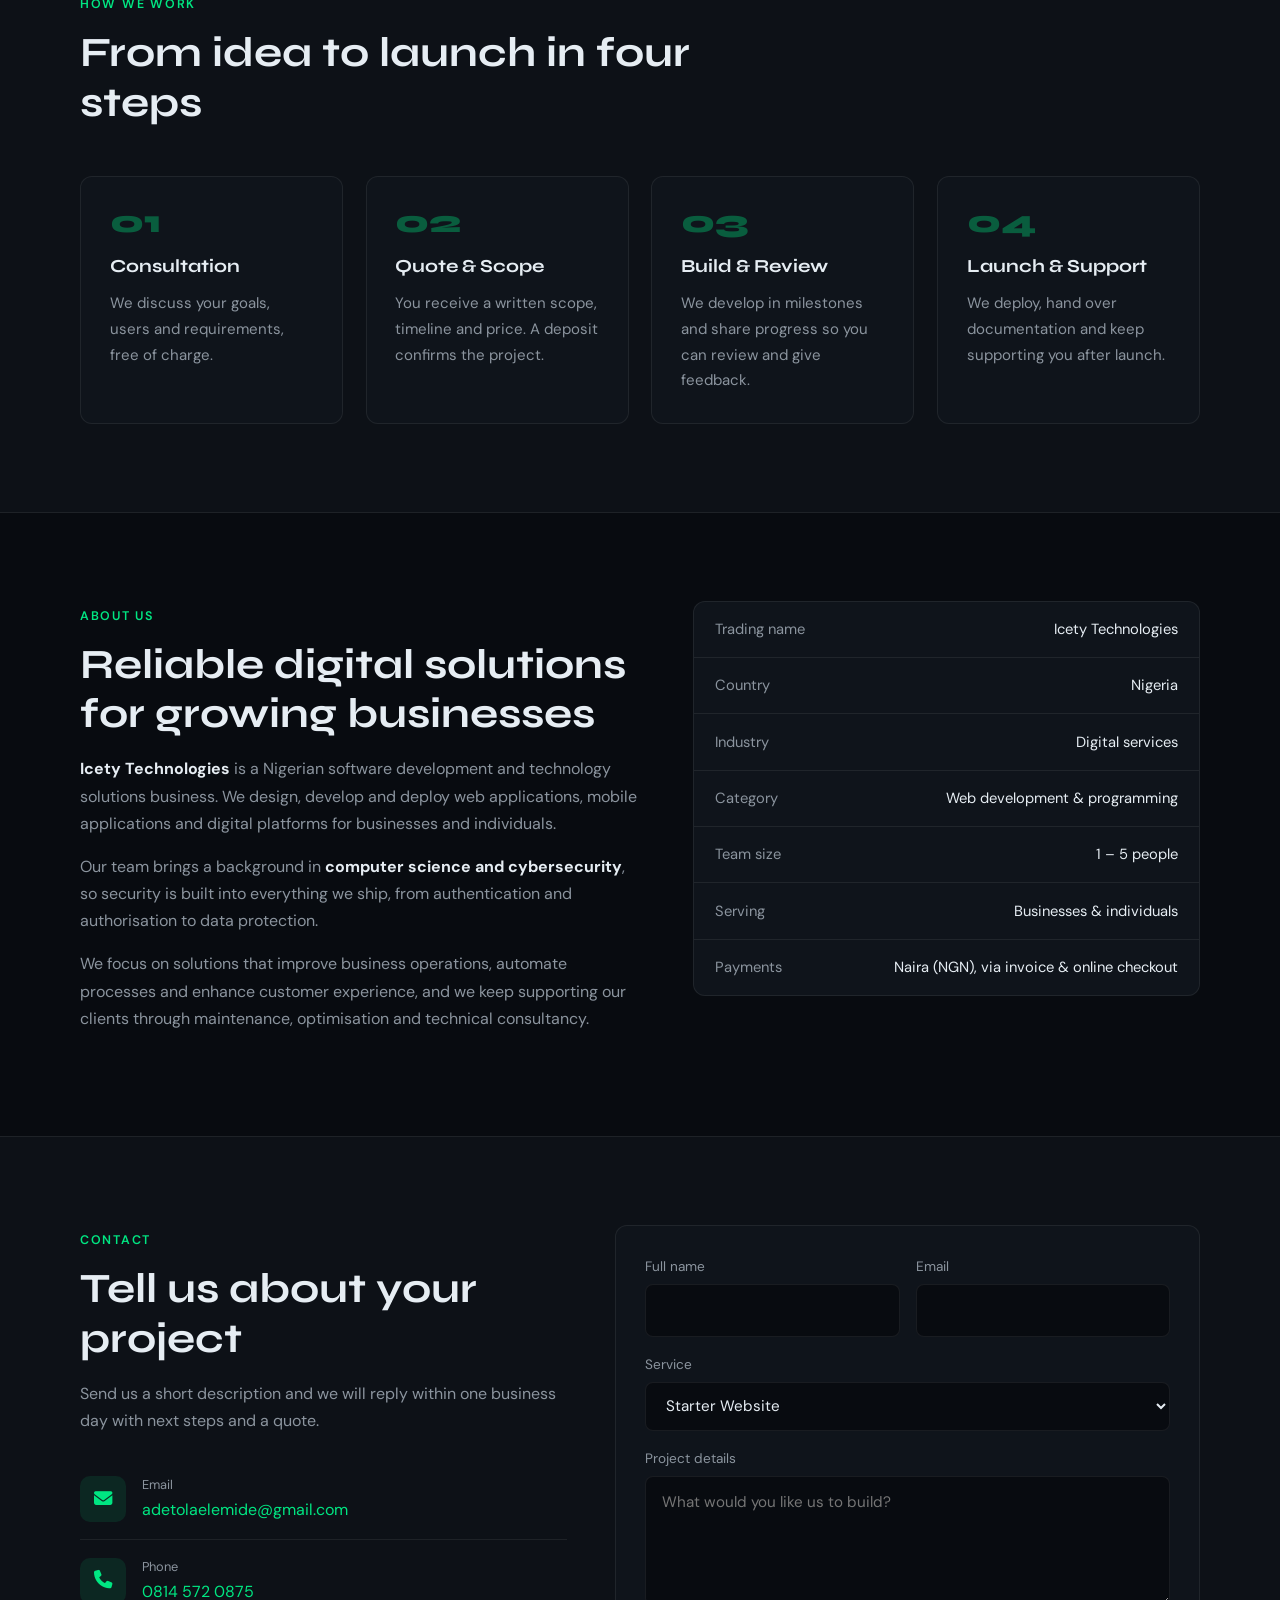
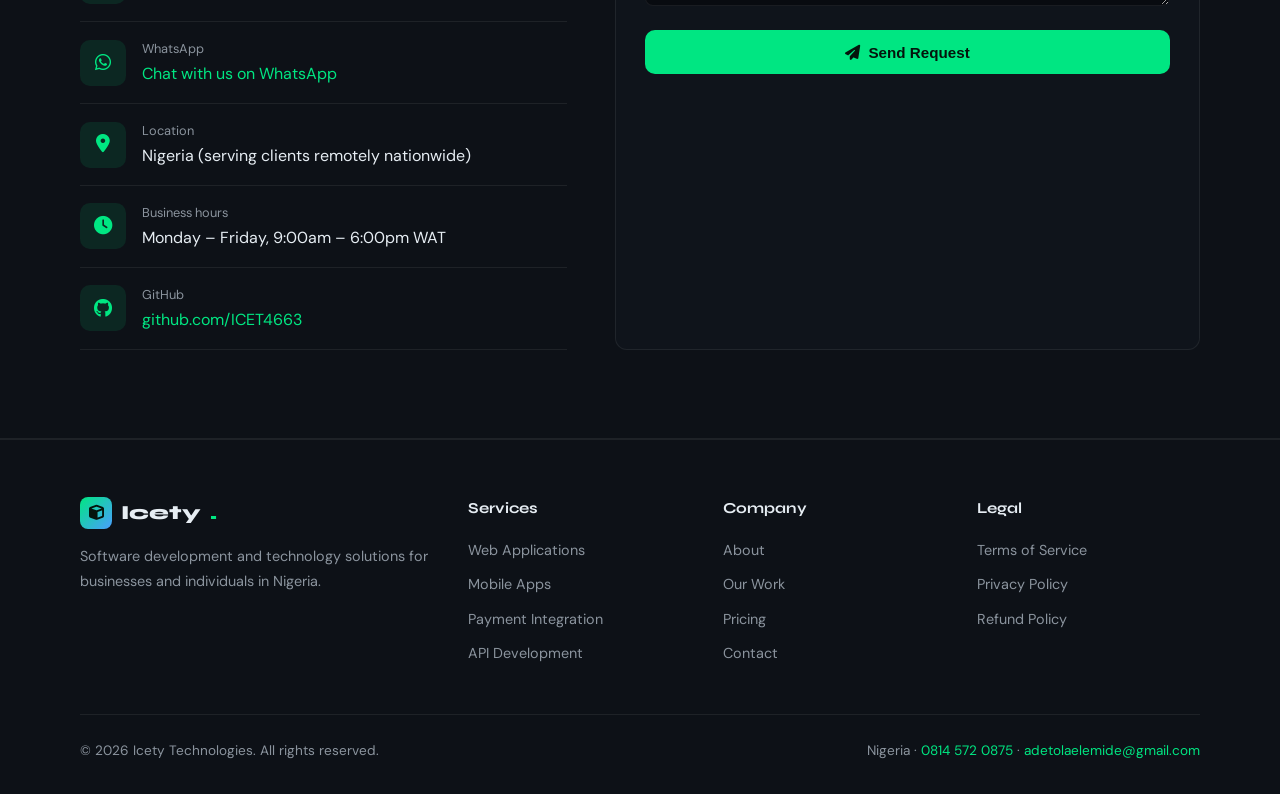
==== commit b04fce3d: "Add business phone and WhatsApp contact Co-Authored-By: Claude Opus 5.5 <noreply@anthropic.com>" ====
--- a/index.html
+++ b/index.html
@@ -251,6 +251,14 @@
         <div><small>Email</small><a href="mailto:adetolaelemide@gmail.com">adetolaelemide@gmail.com</a></div>
       </div>
       <div class="contact-item">
+        <div class="icon"><i class="fas fa-phone"></i></div>
+        <div><small>Phone</small><a href="tel:+2348145720875">0814 572 0875</a></div>
+      </div>
+      <div class="contact-item">
+        <div class="icon"><i class="fab fa-whatsapp"></i></div>
+        <div><small>WhatsApp</small><a href="https://wa.me/2348145720875" target="_blank" rel="noopener">Chat with us on WhatsApp</a></div>
+      </div>
+      <div class="contact-item">
         <div class="icon"><i class="fas fa-location-dot"></i></div>
         <div><small>Location</small>Nigeria (serving clients remotely nationwide)</div>
       </div>
@@ -308,7 +316,7 @@
     </div>
     <div class="footer-bottom">
       <span>&copy; <span id="year"></span> Icety Technologies. All rights reserved.</span>
-      <span>Nigeria &middot; <a href="mailto:adetolaelemide@gmail.com">adetolaelemide@gmail.com</a></span>
+      <span>Nigeria &middot; <a href="tel:+2348145720875">0814 572 0875</a> &middot; <a href="mailto:adetolaelemide@gmail.com">adetolaelemide@gmail.com</a></span>
     </div>
   </div>
 </footer>
